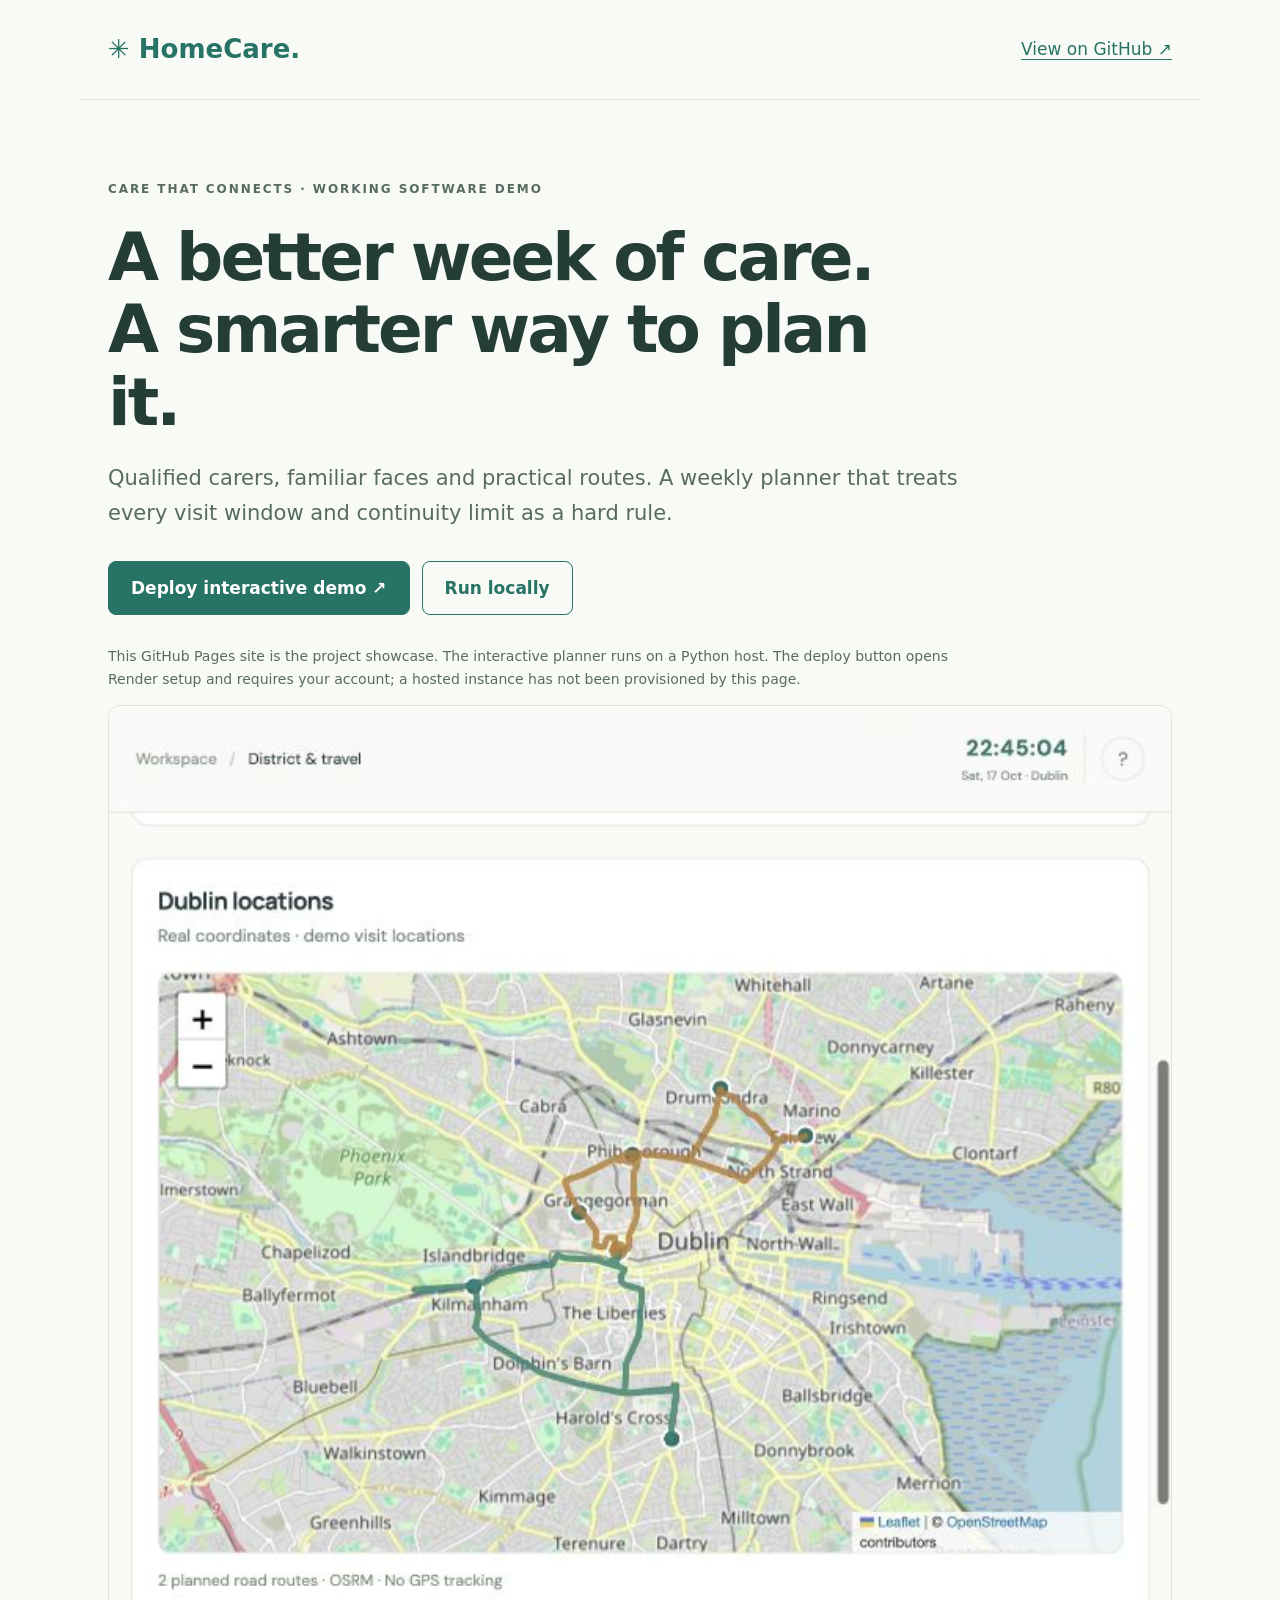
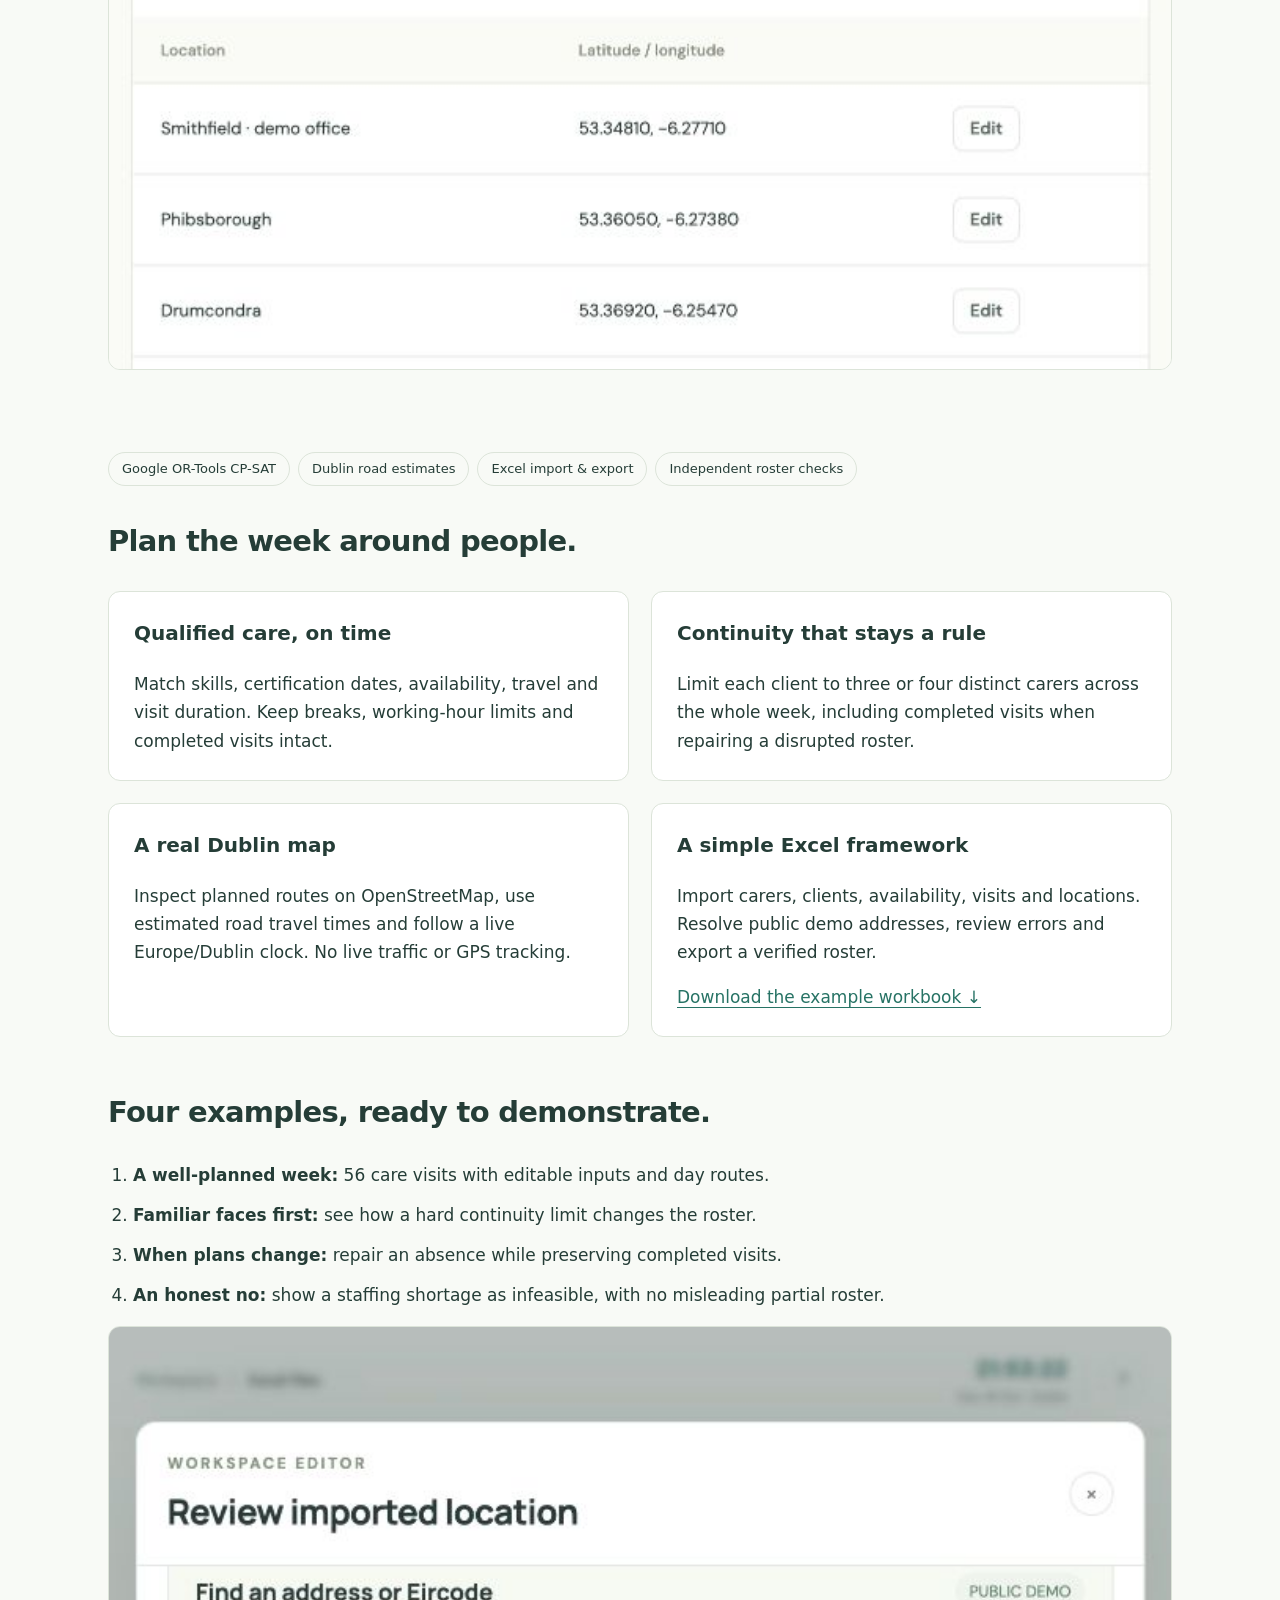
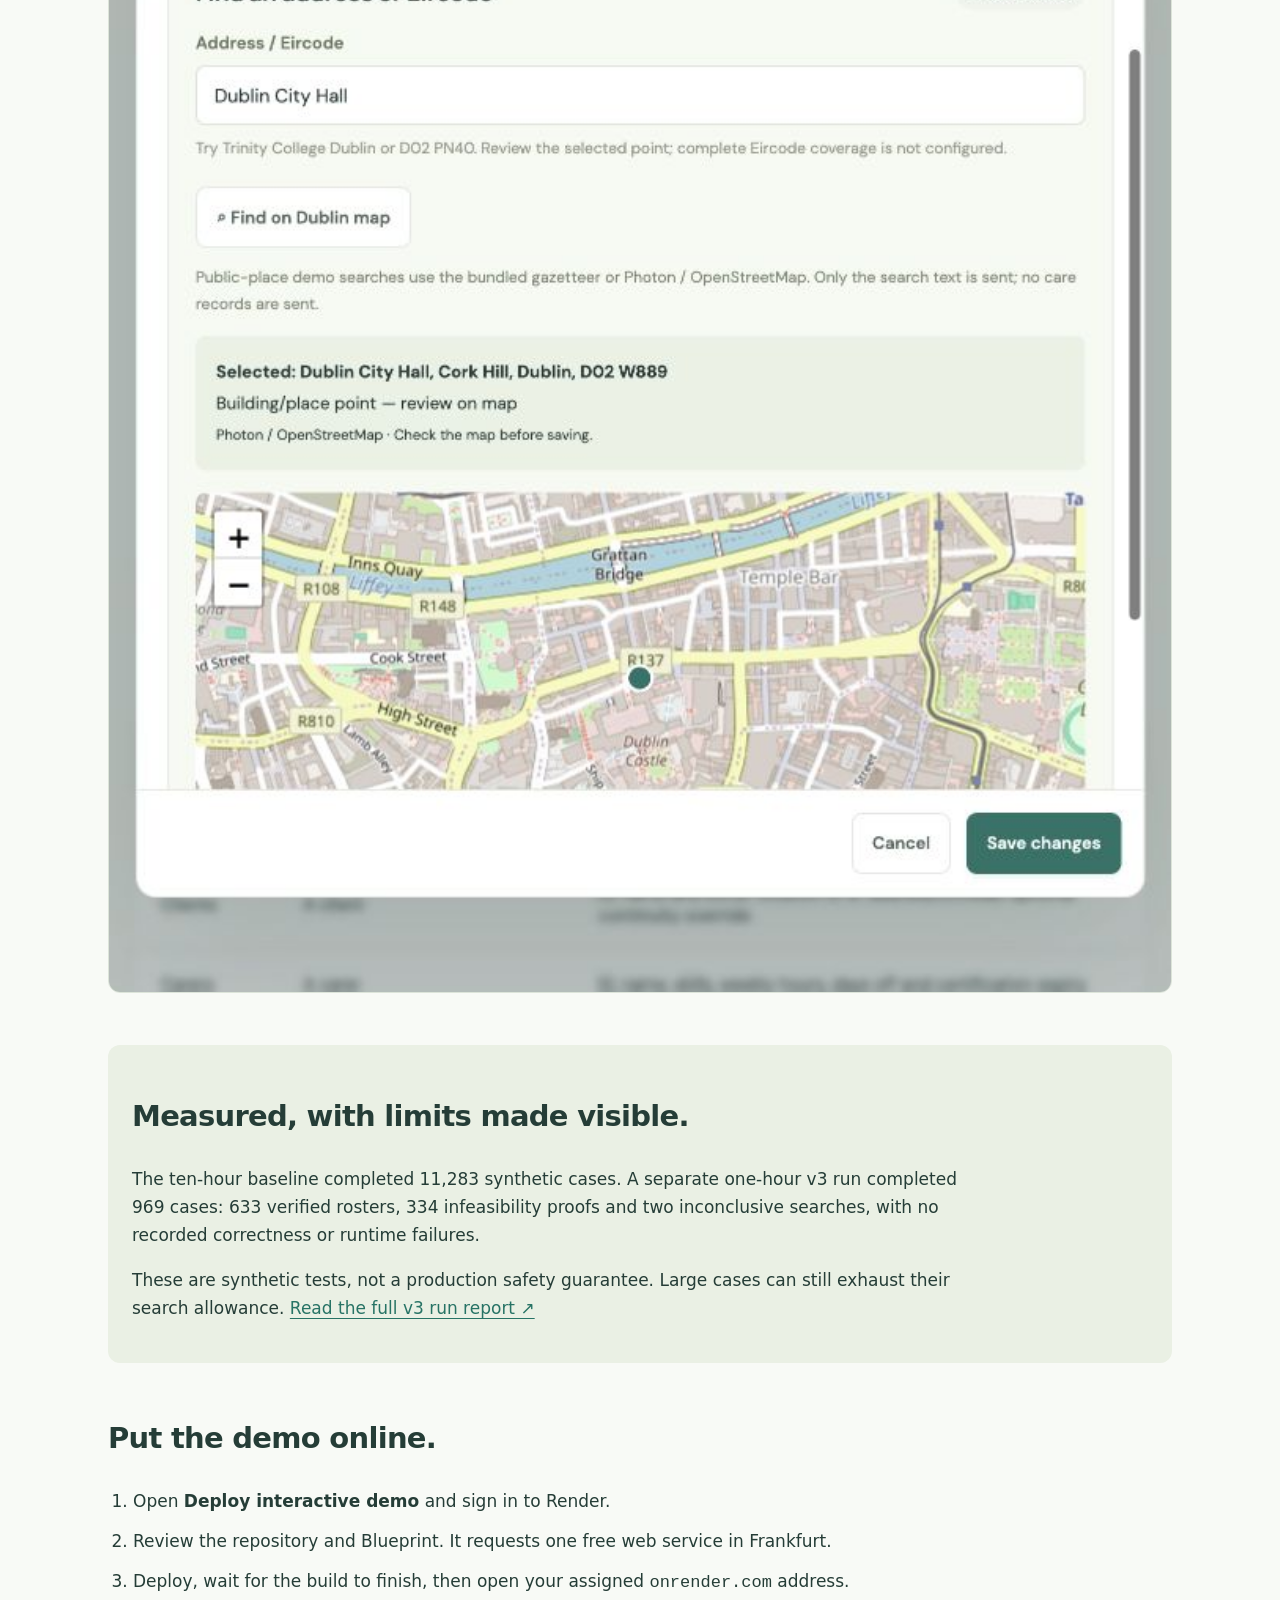
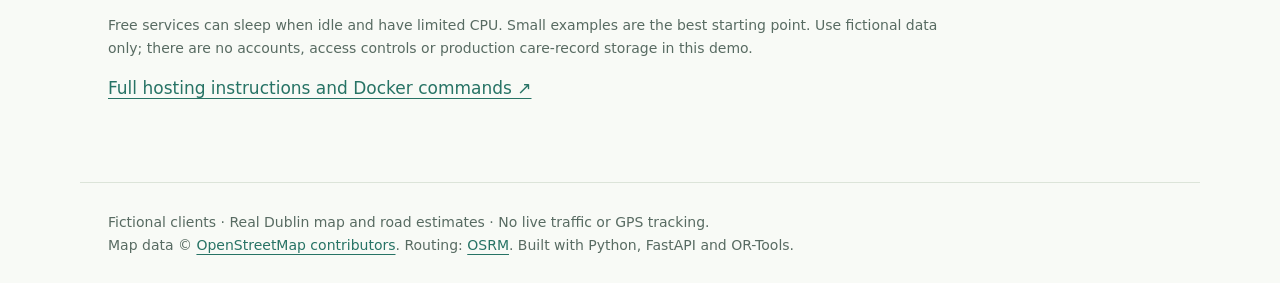
==== docs/index.html @ 1d8caa10 "Publish HomeCare scheduler demo with portable Excel and hosting setup" ====
<!doctype html>
<html lang="en">
<head>
  <meta charset="utf-8"><meta name="viewport" content="width=device-width, initial-scale=1">
  <title>HomeCare — scheduling demo</title>
  <meta name="description" content="A working homecare scheduling demo with OR-Tools, a Dublin map, continuity of care and Excel workflows.">
  <style>
    :root{color-scheme:light;--ink:#253d37;--muted:#586b62;--paper:#f8faf6;--green:#277365;--line:#dce4d9}*{box-sizing:border-box}body{margin:0;background:var(--paper);color:var(--ink);font:17px/1.65 system-ui,sans-serif}main,header,footer{max-width:1120px;margin:auto;padding:28px}header{display:flex;justify-content:space-between;align-items:center;border-bottom:1px solid var(--line)}a{color:var(--green);text-underline-offset:4px}a:focus-visible{outline:3px solid #ba7c24;outline-offset:4px}.brand{font-size:26px;font-weight:750;text-decoration:none}.eyebrow{text-transform:uppercase;letter-spacing:.16em;font-size:12px;font-weight:700;color:var(--muted)}h1{font-size:clamp(38px,6vw,66px);line-height:1.1;letter-spacing:-.045em;max-width:830px;margin:22px 0}h2{font-size:29px;letter-spacing:-.025em}h3{font-size:20px}p{max-width:850px}.lead{font-size:21px;color:var(--muted)}.buttons{display:flex;flex-wrap:wrap;gap:12px;margin:30px 0}.button{display:inline-block;border:1px solid var(--green);border-radius:8px;padding:12px 22px;text-decoration:none;font-weight:650}.primary{background:var(--green);color:white}.hero{padding:52px 0 30px}.note{font-size:14px;color:var(--muted)}.screenshot{width:100%;height:auto;border:1px solid var(--line);border-radius:12px;display:block;background:white}.grid{display:grid;grid-template-columns:repeat(2,minmax(0,1fr));gap:22px;margin:26px 0}.card{border:1px solid var(--line);border-radius:12px;padding:25px;background:white}.card h3{margin-top:0}.card p:last-child{margin-bottom:0}section{margin-bottom:52px}.steps{padding-left:25px}.steps li{margin:12px 0}.callout{background:#eaf0e4;border-radius:12px;padding:24px}.pill{display:inline-block;font-size:13px;border:1px solid var(--line);border-radius:30px;padding:5px 13px;margin:0 8px 8px 0}footer{border-top:1px solid var(--line);font-size:14px;color:var(--muted)}@media(max-width:650px){.grid{grid-template-columns:1fr}header,main,footer{padding:20px}header{gap:16px}.hero{padding-top:28px}}
  </style>
</head>
<body>
  <header><a class="brand" href="./">✳ HomeCare.</a><a href="https://github.com/BoredDuffa/homecare-demo">View on GitHub ↗</a></header>
  <main>
    <section class="hero">
      <div class="eyebrow">Care that connects · Working software demo</div>
      <h1>A better week of care.<br>A smarter way to plan it.</h1>
      <p class="lead">Qualified carers, familiar faces and practical routes. A weekly planner that treats every visit window and continuity limit as a hard rule.</p>
      <div class="buttons"><a class="button primary" href="https://render.com/deploy?repo=https%3A%2F%2Fgithub.com%2FBoredDuffa%2Fhomecare-demo">Deploy interactive demo ↗</a><a class="button" href="https://github.com/BoredDuffa/homecare-demo#run-locally">Run locally</a></div>
      <p class="note">This GitHub Pages site is the project showcase. The interactive planner runs on a Python host. The deploy button opens Render setup and requires your account; a hosted instance has not been provisioned by this page.</p>
      <img class="screenshot" src="assets/dublin-demo.jpg" alt="HomeCare planner showing a weekly care roster, client continuity and real Dublin street map" width="1400" loading="eager">
    </section>
    <section>
      <span class="pill">Google OR-Tools CP-SAT</span><span class="pill">Dublin road estimates</span><span class="pill">Excel import &amp; export</span><span class="pill">Independent roster checks</span>
      <h2>Plan the week around people.</h2>
      <div class="grid">
        <article class="card"><h3>Qualified care, on time</h3><p>Match skills, certification dates, availability, travel and visit duration. Keep breaks, working-hour limits and completed visits intact.</p></article>
        <article class="card"><h3>Continuity that stays a rule</h3><p>Limit each client to three or four distinct carers across the whole week, including completed visits when repairing a disrupted roster.</p></article>
        <article class="card"><h3>A real Dublin map</h3><p>Inspect planned routes on OpenStreetMap, use estimated road travel times and follow a live Europe/Dublin clock. No live traffic or GPS tracking.</p></article>
        <article class="card"><h3>A simple Excel framework</h3><p>Import carers, clients, availability, visits and locations. Resolve public demo addresses, review errors and export a verified roster.</p><a href="assets/HomeCare-template.xlsx" download>Download the example workbook ↓</a></article>
      </div>
    </section>
    <section>
      <h2>Four examples, ready to demonstrate.</h2>
      <ol class="steps"><li><strong>A well-planned week:</strong> 56 care visits with editable inputs and day routes.</li><li><strong>Familiar faces first:</strong> see how a hard continuity limit changes the roster.</li><li><strong>When plans change:</strong> repair an absence while preserving completed visits.</li><li><strong>An honest no:</strong> show a staffing shortage as infeasible, with no misleading partial roster.</li></ol>
      <img class="screenshot" src="assets/address-excel-demo.jpg" alt="HomeCare Excel workflow with the six-sheet framework and address-resolution guidance" loading="lazy" width="1400">
    </section>
    <section class="callout">
      <h2>Measured, with limits made visible.</h2>
      <p>The ten-hour baseline completed 11,283 synthetic cases. A separate one-hour v3 run completed 969 cases: 633 verified rosters, 334 infeasibility proofs and two inconclusive searches, with no recorded correctness or runtime failures.</p>
      <p>These are synthetic tests, not a production safety guarantee. Large cases can still exhaust their search allowance. <a href="https://github.com/BoredDuffa/homecare-demo/blob/main/reports/v3-1h.md">Read the full v3 run report ↗</a></p>
    </section>
    <section>
      <h2>Put the demo online.</h2>
      <ol class="steps"><li>Open <strong>Deploy interactive demo</strong> and sign in to Render.</li><li>Review the repository and Blueprint. It requests one free web service in Frankfurt.</li><li>Deploy, wait for the build to finish, then open your assigned <code>onrender.com</code> address.</li></ol>
      <p class="note">Free services can sleep when idle and have limited CPU. Small examples are the best starting point. Use fictional data only; there are no accounts, access controls or production care-record storage in this demo.</p>
      <a href="https://github.com/BoredDuffa/homecare-demo/blob/main/DEPLOYMENT.md">Full hosting instructions and Docker commands ↗</a>
    </section>
  </main>
  <footer>Fictional clients · Real Dublin map and road estimates · No live traffic or GPS tracking.<br>Map data © <a href="https://www.openstreetmap.org/copyright">OpenStreetMap contributors</a>. Routing: <a href="https://project-osrm.org/">OSRM</a>. Built with Python, FastAPI and OR-Tools.</footer>
</body>
</html>
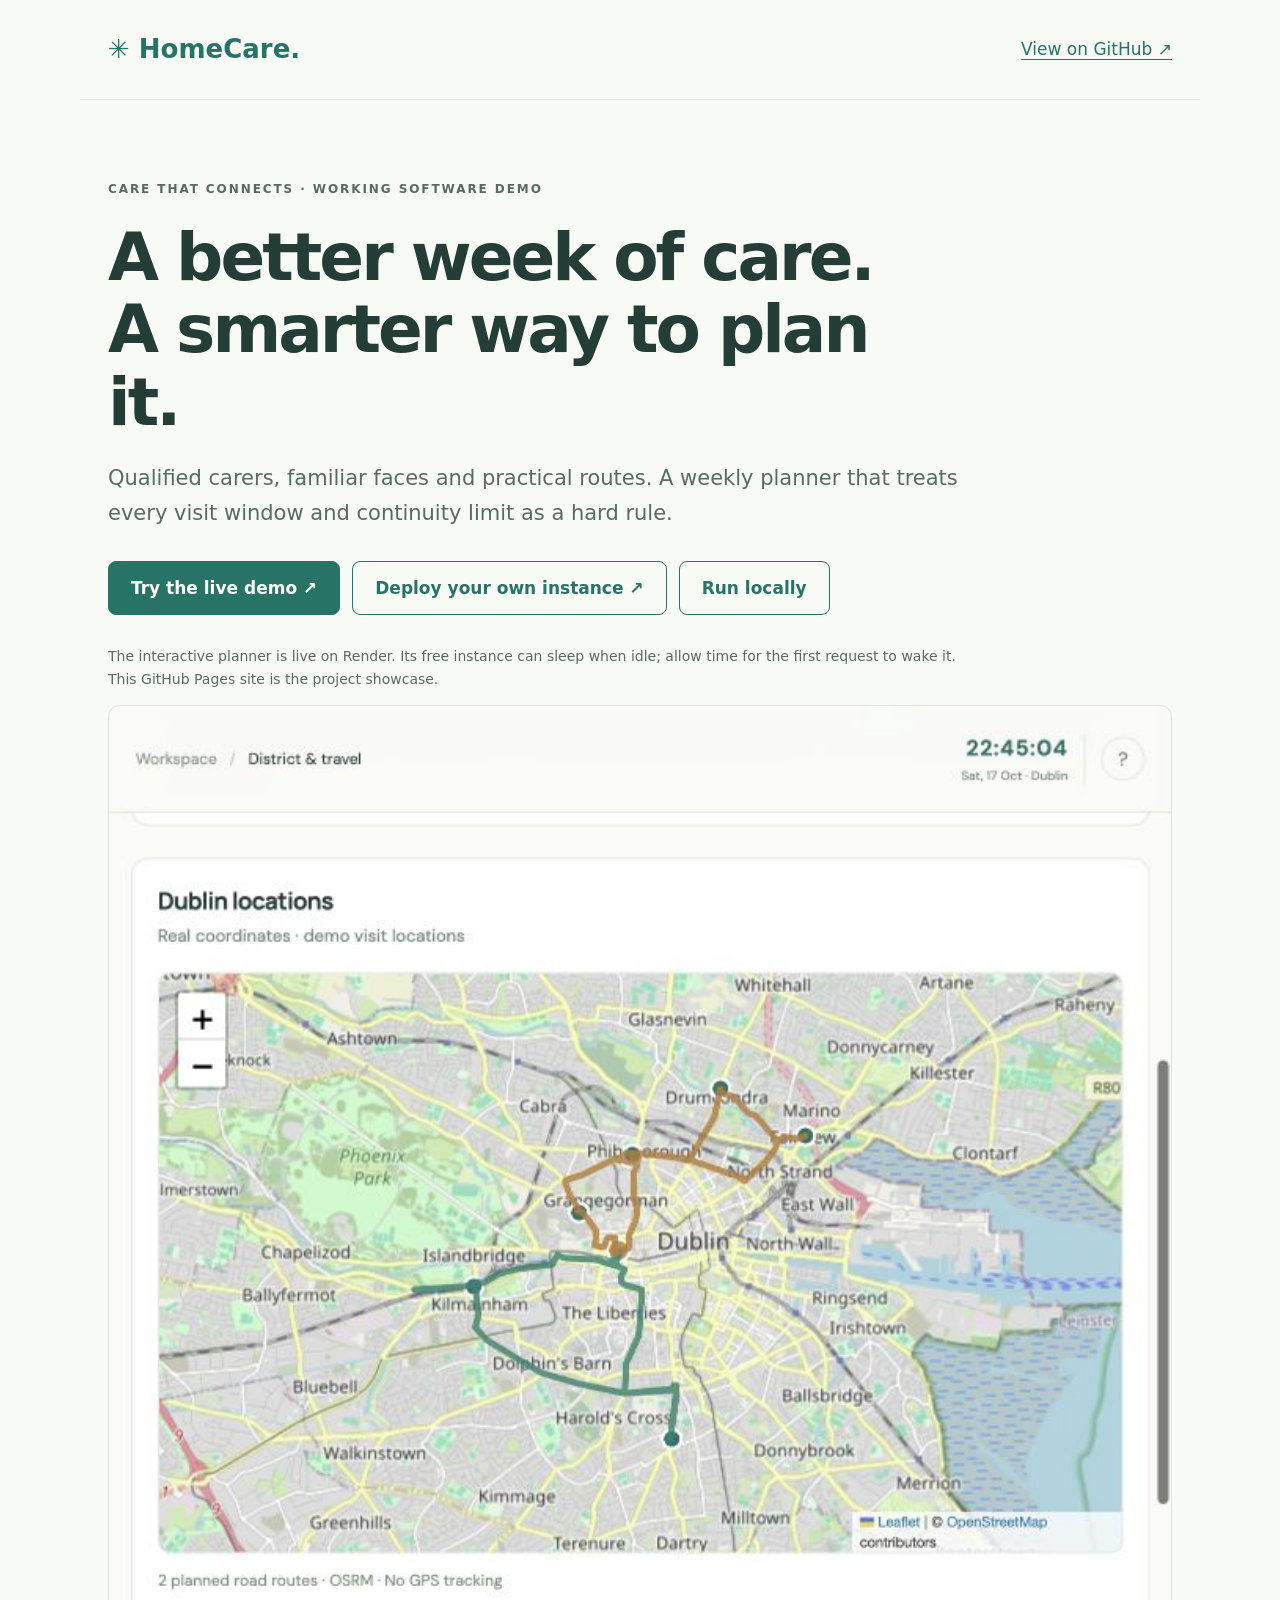
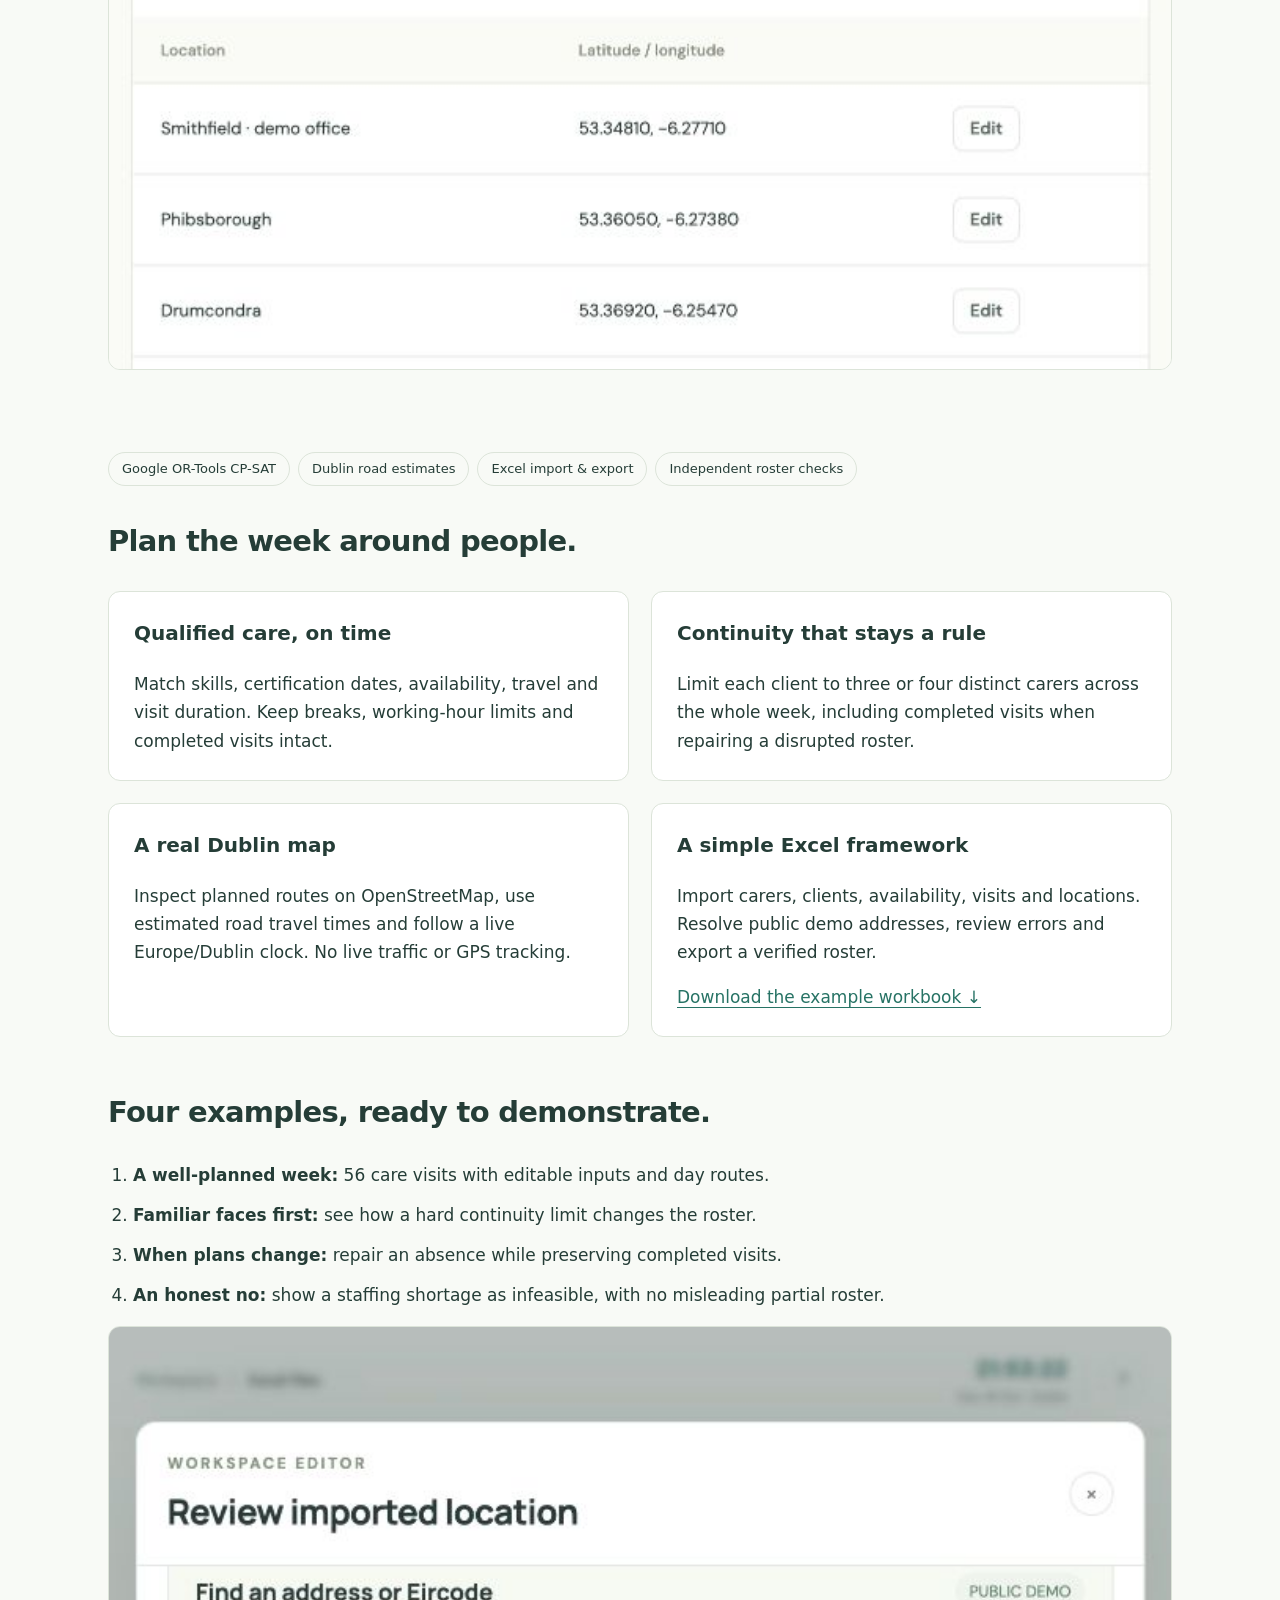
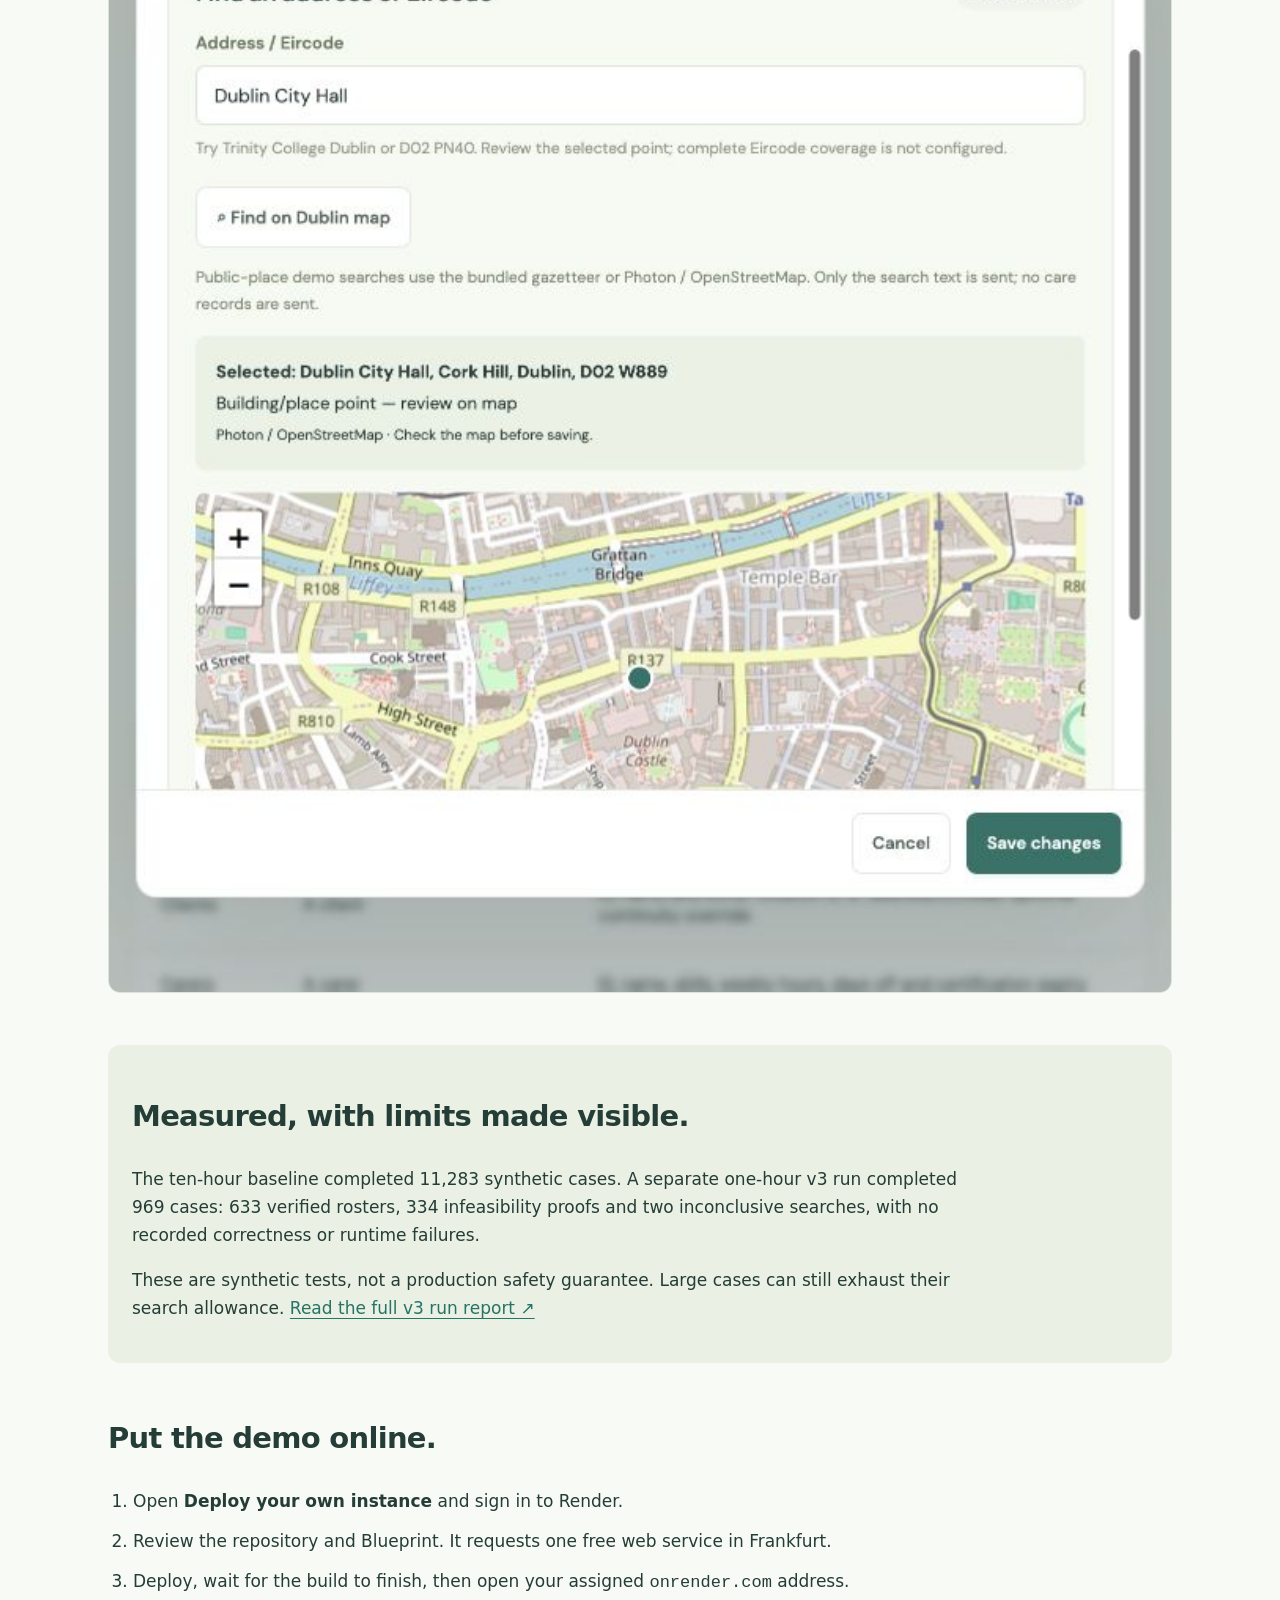
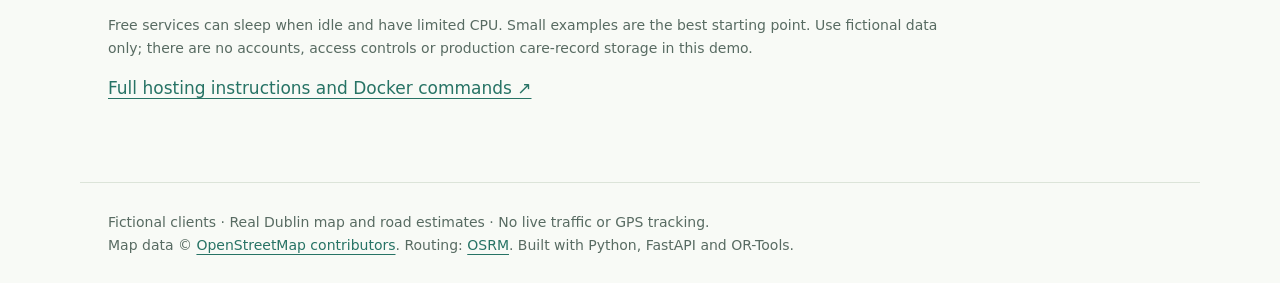
==== commit 46934fb8: "Publish live demo verification and make bounded-search tests explicit" ====
--- a/docs/index.html
+++ b/docs/index.html
@@ -15,8 +15,8 @@
       <div class="eyebrow">Care that connects · Working software demo</div>
       <h1>A better week of care.<br>A smarter way to plan it.</h1>
       <p class="lead">Qualified carers, familiar faces and practical routes. A weekly planner that treats every visit window and continuity limit as a hard rule.</p>
-      <div class="buttons"><a class="button primary" href="https://render.com/deploy?repo=https%3A%2F%2Fgithub.com%2FBoredDuffa%2Fhomecare-demo">Deploy interactive demo ↗</a><a class="button" href="https://github.com/BoredDuffa/homecare-demo#run-locally">Run locally</a></div>
-      <p class="note">This GitHub Pages site is the project showcase. The interactive planner runs on a Python host. The deploy button opens Render setup and requires your account; a hosted instance has not been provisioned by this page.</p>
+      <div class="buttons"><a class="button primary" href="https://homecare-demo.onrender.com/">Try the live demo ↗</a><a class="button" href="https://render.com/deploy?repo=https%3A%2F%2Fgithub.com%2FBoredDuffa%2Fhomecare-demo">Deploy your own instance ↗</a><a class="button" href="https://github.com/BoredDuffa/homecare-demo#run-locally">Run locally</a></div>
+      <p class="note">The interactive planner is live on Render. Its free instance can sleep when idle; allow time for the first request to wake it. This GitHub Pages site is the project showcase.</p>
       <img class="screenshot" src="assets/dublin-demo.jpg" alt="HomeCare planner showing a weekly care roster, client continuity and real Dublin street map" width="1400" loading="eager">
     </section>
     <section>
@@ -41,7 +41,7 @@
     </section>
     <section>
       <h2>Put the demo online.</h2>
-      <ol class="steps"><li>Open <strong>Deploy interactive demo</strong> and sign in to Render.</li><li>Review the repository and Blueprint. It requests one free web service in Frankfurt.</li><li>Deploy, wait for the build to finish, then open your assigned <code>onrender.com</code> address.</li></ol>
+      <ol class="steps"><li>Open <strong>Deploy your own instance</strong> and sign in to Render.</li><li>Review the repository and Blueprint. It requests one free web service in Frankfurt.</li><li>Deploy, wait for the build to finish, then open your assigned <code>onrender.com</code> address.</li></ol>
       <p class="note">Free services can sleep when idle and have limited CPU. Small examples are the best starting point. Use fictional data only; there are no accounts, access controls or production care-record storage in this demo.</p>
       <a href="https://github.com/BoredDuffa/homecare-demo/blob/main/DEPLOYMENT.md">Full hosting instructions and Docker commands ↗</a>
     </section>
